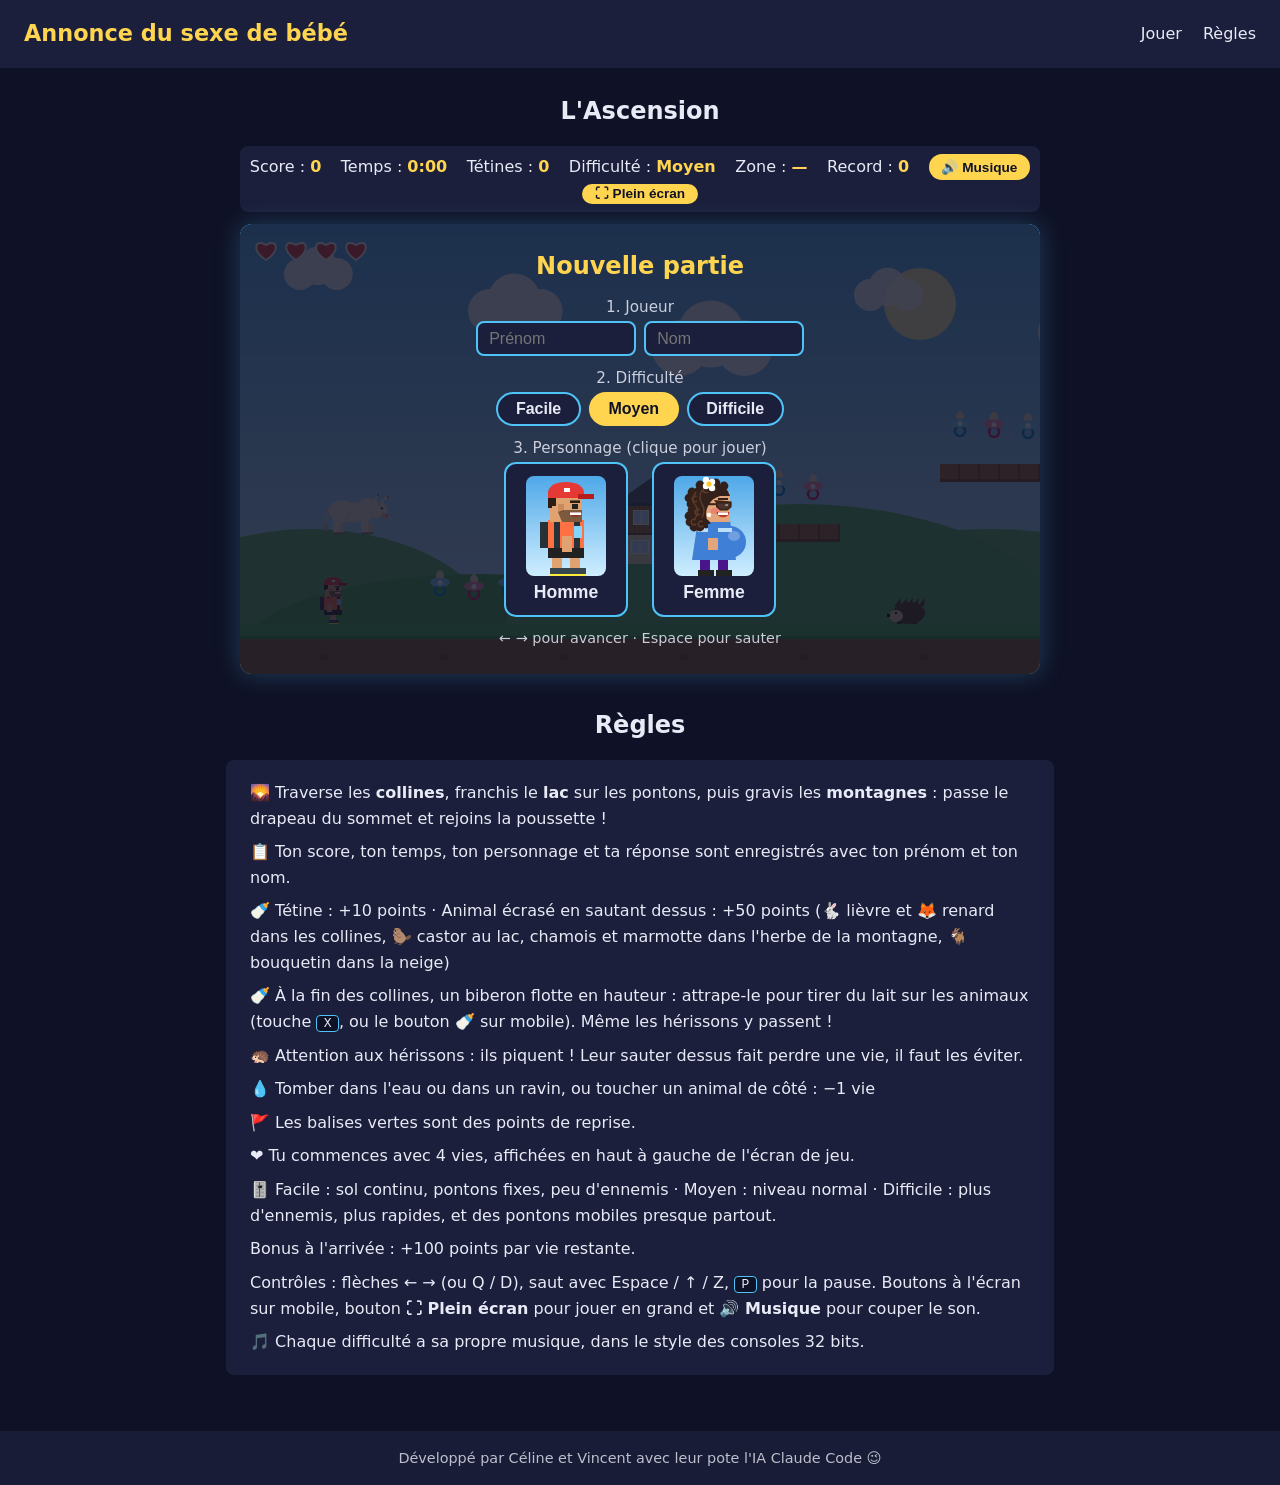
==== index.html @ 88a71feb "Musiques originales, biberon de lait, Facile allégé et boutons tactiles hors du jeu - Musique origin" ====
<!DOCTYPE html>
<html lang="fr">
<head>
  <meta charset="UTF-8">
  <meta name="viewport" content="width=device-width, initial-scale=1.0">
  <title>Annonce du sexe de bébé — L'Ascension</title>
  <link rel="stylesheet" href="style.css?v=202611011949">
</head>
<body>
  <header>
    <h1>Annonce du sexe de bébé</h1>
    <nav>
      <a href="#jeu">Jouer</a>
      <a href="#regles">Règles</a>
    </nav>
  </header>

  <main>
    <section id="jeu">
      <h2>L'Ascension</h2>

      <div class="hud">
        <span>Score : <strong id="score">0</strong></span>
        <span>Temps : <strong id="temps">0:00</strong></span>
        <span>Tétines : <strong id="pieces">0</strong></span>
        <span>Difficulté : <strong id="difficulte">Moyen</strong></span>
        <span>Zone : <strong id="zone">—</strong></span>
        <span>Record : <strong id="record">0</strong></span>
        <button id="bouton-musique" class="bouton-hud" aria-label="Couper la musique">🔊 Musique</button>
        <button id="bouton-plein-ecran" class="bouton-hud" aria-label="Passer en plein écran">⛶ Plein écran</button>
      </div>

      <div class="zone-jeu">
        <canvas id="canvas" width="800" height="450"></canvas>

        <div id="ecran-selection" class="ecran">
          <h3>Nouvelle partie</h3>
          <p class="etape">1. Joueur</p>
          <div class="identite">
            <input id="prenom" type="text" placeholder="Prénom" maxlength="30" autocomplete="given-name" aria-label="Prénom">
            <input id="nom" type="text" placeholder="Nom" maxlength="30" autocomplete="family-name" aria-label="Nom">
          </div>
          <p id="erreur-identite" class="erreur cache">Entre ton prénom et ton nom pour jouer.</p>
          <p class="etape">2. Difficulté</p>
          <div class="difficultes">
            <button class="bouton-difficulte" data-difficulte="facile">Facile</button>
            <button class="bouton-difficulte actif" data-difficulte="moyen">Moyen</button>
            <button class="bouton-difficulte" data-difficulte="difficile">Difficile</button>
          </div>
          <p class="etape">3. Personnage (clique pour jouer)</p>
          <div class="choix">
            <button class="carte-perso" data-perso="homme">
              <canvas width="80" height="100"></canvas>
              <span>Homme</span>
            </button>
            <button class="carte-perso" data-perso="femme">
              <canvas width="80" height="100"></canvas>
              <span>Femme</span>
            </button>
          </div>
          <p class="aide">← → pour avancer · Espace pour sauter</p>
        </div>

        <div id="ecran-message" class="ecran cache">
          <h3 id="message-titre"></h3>
          <p id="message-texte"></p>
          <button id="bouton-message">Rejouer</button>
        </div>

        <div id="ecran-question" class="ecran cache">
          <h3>Alors fille ou garçon ?</h3>
          <p id="question-texte"></p>
          <div class="choix-reponse">
            <button data-reponse="fille">👧 Fille</button>
            <button data-reponse="garçon">👦 Garçon</button>
          </div>
        </div>
      </div>

      <div class="controles-tactiles">
        <div class="groupe-tactile groupe-deplacement">
          <button data-tactile="ArrowLeft" aria-label="Gauche">◀</button>
          <button data-tactile="ArrowRight" aria-label="Droite">▶</button>
        </div>
        <div class="groupe-tactile groupe-actions">
          <button id="bouton-tir" class="bouton-tir cache" data-tactile="KeyX" aria-label="Tirer du lait">🍼</button>
          <button data-tactile="Space" aria-label="Sauter">⤒</button>
        </div>
      </div>

      <div id="modale-photo" class="modale cache" role="dialog" aria-modal="true" aria-labelledby="photo-titre">
        <div class="modale-contenu">
          <h3 id="photo-titre"></h3>
          <!-- Vidéo de l'annonce : déposer le fichier videos/annonce.mp4 -->
          <video id="video-annonce" src="videos/annonce.mp4?v=202611011949" controls playsinline preload="none"></video>
          <p id="video-absente" class="video-absente cache">🎬 La vidéo arrive bientôt…</p>
          <button id="bouton-fermer-photo">Rejouer</button>
        </div>
      </div>
    </section>

    <section id="regles">
      <h2>Règles</h2>
      <ul>
        <li>🌄 Traverse les <strong>collines</strong>, franchis le <strong>lac</strong> sur les pontons, puis gravis les <strong>montagnes</strong> : passe le drapeau du sommet et rejoins la poussette !</li>
        <li>📋 Ton score, ton temps, ton personnage et ta réponse sont enregistrés avec ton prénom et ton nom.</li>
        <li>🍼 Tétine : +10 points · Animal écrasé en sautant dessus : +50 points (🐇 lièvre et 🦊 renard dans les collines, 🦫 castor au lac, chamois et marmotte dans l'herbe de la montagne, 🐐 bouquetin dans la neige)</li>
        <li>🍼 À la fin des collines, un biberon flotte en hauteur : attrape-le pour tirer du lait sur les animaux (touche <kbd>X</kbd>, ou le bouton 🍼 sur mobile). Même les hérissons y passent !</li>
        <li>🦔 Attention aux hérissons : ils piquent ! Leur sauter dessus fait perdre une vie, il faut les éviter.</li>
        <li>💧 Tomber dans l'eau ou dans un ravin, ou toucher un animal de côté : −1 vie</li>
        <li>🚩 Les balises vertes sont des points de reprise.</li>
        <li>❤️ Tu commences avec 4 vies, affichées en haut à gauche de l'écran de jeu.</li>
        <li>🎚️ Facile : sol continu, pontons fixes, peu d'ennemis · Moyen : niveau normal · Difficile : plus d'ennemis, plus rapides, et des pontons mobiles presque partout.</li>
        <li>Bonus à l'arrivée : +100 points par vie restante.</li>
        <li>Contrôles : flèches ← → (ou Q / D), saut avec Espace / ↑ / Z, <kbd>P</kbd> pour la pause. Boutons à l'écran sur mobile, bouton <strong>⛶ Plein écran</strong> pour jouer en grand et <strong>🔊 Musique</strong> pour couper le son.</li>
        <li>🎵 Chaque difficulté a sa propre musique, dans le style des consoles 32 bits.</li>
      </ul>
    </section>
  </main>

  <footer>
    <p>Développé par Céline et Vincent avec leur pote l'IA Claude Code 😉</p>
  </footer>

  <script src="config.js?v=202611011949"></script>
  <script src="musique.js?v=202611011949"></script>
  <script src="script.js?v=202611011949"></script>
</body>
</html>
---- style.css ----
:root {
  --fond: #0f1226;
  --carte: #1b1f3b;
  --texte: #e8eaf6;
  --accent: #ffd54f;
  --accent-2: #4fc3f7;
}

* {
  box-sizing: border-box;
  margin: 0;
  padding: 0;
}

body {
  font-family: "Segoe UI", system-ui, sans-serif;
  background: var(--fond);
  color: var(--texte);
  line-height: 1.6;
  min-height: 100vh;
  display: flex;
  flex-direction: column;
}

header {
  display: flex;
  justify-content: space-between;
  align-items: center;
  padding: 1rem 1.5rem;
  background: var(--carte);
}

header h1 {
  font-size: 1.4rem;
  color: var(--accent);
}

nav a {
  color: var(--texte);
  text-decoration: none;
  margin-left: 1rem;
}

nav a:hover {
  color: var(--accent);
}

main {
  flex: 1;
  width: 100%;
  max-width: 860px;
  margin: 0 auto;
  padding: 1.5rem 1rem;
}

section {
  margin-bottom: 2rem;
}

h2 {
  text-align: center;
  margin-bottom: 1rem;
}

.hud {
  display: flex;
  flex-wrap: wrap;
  justify-content: space-around;
  gap: 0.25rem 1rem;
  background: var(--carte);
  border-radius: 8px;
  padding: 0.5rem;
  margin: 0 auto 0.75rem;
  max-width: 800px;
}

.hud strong {
  color: var(--accent);
}

.zone-jeu {
  position: relative;
  max-width: 800px;
  margin: 0 auto;
}

#canvas {
  display: block;
  width: 100%;
  height: auto;
  border-radius: 12px;
  background: #4fa8e8;
  box-shadow: 0 0 24px rgba(79, 195, 247, 0.25);
  touch-action: none;
}

.ecran {
  position: absolute;
  inset: 0;
  display: flex;
  flex-direction: column;
  justify-content: center;
  align-items: center;
  gap: 1rem;
  text-align: center;
  padding: 1rem;
  background: rgba(15, 18, 38, 0.8);
  border-radius: 12px;
  overflow-y: auto;
}

.ecran.cache {
  display: none;
}

.ecran h3 {
  font-size: 2rem;
  color: var(--accent);
}

.choix {
  display: flex;
  gap: 1.5rem;
}

#ecran-selection {
  gap: 0.6rem;
}

#ecran-selection h3 {
  font-size: 1.5rem;
}

.identite {
  display: flex;
  gap: 0.5rem;
}

.identite input,
#form-cle input {
  width: 10rem;
  font-size: 1rem;
  padding: 0.4rem 0.7rem;
  border-radius: 8px;
  border: 2px solid var(--accent-2);
  background: var(--carte);
  color: var(--texte);
}

.identite input:focus,
#form-cle input:focus {
  outline: none;
  border-color: var(--accent);
}

.erreur {
  color: #ff8a80;
  font-size: 0.9rem;
}

.erreur.cache {
  display: none;
}

.choix-reponse {
  display: flex;
  gap: 1rem;
}

.choix-reponse button {
  font-size: 1.3rem;
}

.modale {
  position: fixed;
  inset: 0;
  z-index: 10;
  display: flex;
  align-items: center;
  justify-content: center;
  padding: 16px;
  background: rgba(0, 0, 0, 0.75);
}

.modale.cache {
  display: none;
}

.modale-contenu {
  display: flex;
  flex-direction: column;
  align-items: center;
  gap: 0.75rem;
  width: 100%;
  max-width: 720px;
  max-height: 100%;
  overflow-y: auto;
  padding: 1rem;
  text-align: center;
  background: var(--carte);
  border-radius: 12px;
}

.modale-contenu h3 {
  color: var(--accent);
}

.modale-contenu video {
  max-width: 100%;
  max-height: 65vh;
  border-radius: 8px;
  background: #000;
}

.video-absente {
  padding: 2.5rem 1rem;
  width: 100%;
  font-size: 1.2rem;
  background: var(--fond);
  border-radius: 8px;
}

.video-absente.cache {
  display: none;
}

.tableau-conteneur {
  overflow-x: auto;
  background: var(--carte);
  border-radius: 8px;
}

table {
  width: 100%;
  border-collapse: collapse;
  font-size: 0.9rem;
}

th,
td {
  padding: 0.45rem 0.7rem;
  text-align: left;
  white-space: nowrap;
  border-bottom: 1px solid rgba(255, 255, 255, 0.08);
}

th {
  color: var(--accent);
}

td.nombre {
  text-align: right;
  font-variant-numeric: tabular-nums;
}

.backoffice {
  max-width: 1100px;
}

.statistiques {
  display: grid;
  grid-template-columns: repeat(auto-fit, minmax(150px, 1fr));
  gap: 0.75rem;
}

.statistiques div {
  display: flex;
  flex-direction: column;
  align-items: center;
  padding: 1rem;
  background: var(--carte);
  border-radius: 8px;
}

.statistiques strong {
  font-size: 2rem;
  color: var(--accent);
  font-variant-numeric: tabular-nums;
}

.actions {
  display: flex;
  flex-wrap: wrap;
  justify-content: center;
  align-items: center;
  gap: 0.75rem;
  margin-top: 0.75rem;
}

.actions .bouton-secondaire {
  margin: 0;
}

.note {
  margin-top: 0.75rem;
  text-align: center;
  font-size: 0.85rem;
  opacity: 0.7;
}

#aucun-score {
  text-align: center;
  padding: 1rem;
  opacity: 0.8;
}

.bouton-secondaire {
  display: block;
  margin: 0.75rem auto 0;
  font-size: 0.9rem;
  padding: 0.4rem 1.2rem;
  background: transparent;
  color: var(--texte);
  border: 1px solid var(--accent-2);
}

.etape {
  font-size: 0.95rem;
  opacity: 0.85;
  margin-bottom: -0.5rem;
}

.difficultes {
  display: flex;
  gap: 0.5rem;
}

.difficultes .bouton-difficulte {
  font-size: 1rem;
  padding: 0.4rem 1.1rem;
  background: var(--carte);
  color: var(--texte);
  border: 2px solid var(--accent-2);
}

.difficultes .bouton-difficulte.actif {
  background: var(--accent);
  color: var(--fond);
  border-color: var(--accent);
}

button {
  font-size: 1.1rem;
  padding: 0.6rem 2rem;
  border: none;
  border-radius: 999px;
  background: var(--accent);
  color: var(--fond);
  font-weight: bold;
  cursor: pointer;
  transition: transform 0.1s;
}

button:hover {
  transform: scale(1.05);
}

.choix .carte-perso {
  display: flex;
  flex-direction: column;
  align-items: center;
  gap: 0.4rem;
  padding: 0.75rem 1.25rem;
  border-radius: 12px;
  border: 2px solid var(--accent-2);
  background: var(--carte);
  color: var(--texte);
}

.choix .carte-perso:hover {
  border-color: var(--accent);
}

.carte-perso canvas {
  background: linear-gradient(#4fa8e8, #cfeeff);
  border-radius: 8px;
}

.aide {
  font-size: 0.9rem;
  opacity: 0.85;
}

.controles-tactiles {
  display: none;
  justify-content: space-between;
  gap: 0.75rem;
  max-width: 800px;
  margin: 0.75rem auto 0;
}

.groupe-tactile {
  display: flex;
  flex: 1;
  gap: 0.75rem;
}

.controles-tactiles button {
  flex: 1;
  font-size: 1.6rem;
  padding: 0.8rem;
  border-radius: 12px;
  user-select: none;
  touch-action: none;
}

.controles-tactiles .bouton-tir.cache {
  display: none;
}

@media (hover: none) and (pointer: coarse) {
  .controles-tactiles {
    display: flex;
  }
}

@media (max-width: 520px) {
  .ecran h3 {
    font-size: 1.3rem;
  }

  .ecran {
    gap: 0.5rem;
  }

  .carte-perso canvas {
    width: 40px;
    height: 50px;
  }

  .difficultes .bouton-difficulte {
    font-size: 0.85rem;
    padding: 0.3rem 0.7rem;
  }

  .etape {
    display: none;
  }

  .identite input {
    width: 7.5rem;
    font-size: 0.9rem;
    padding: 0.3rem 0.5rem;
  }

  .choix-reponse button {
    font-size: 1rem;
    padding: 0.5rem 1.2rem;
  }
}

/* ---------- Plein écran ---------- */

.hud .bouton-hud {
  font-size: 0.85rem;
  padding: 0.15rem 0.8rem;
}

/* Vrai plein écran (:fullscreen) ou plein écran simulé sur iPhone (.plein-ecran).
   Grille : barre du haut, puis le jeu au centre ; les boutons tactiles sont dessous (portrait)
   ou de part et d'autre (paysage), jamais par-dessus le jeu. */
#jeu:fullscreen,
#jeu.plein-ecran {
  position: fixed;
  inset: 0;
  z-index: 20;
  margin: 0;
  display: grid;
  grid-template-columns: minmax(0, 1fr);
  grid-template-rows: auto 1fr auto;
  grid-template-areas:
    "hud"
    "jeu"
    "tactile";
  align-items: center;
  justify-items: center;
  gap: 0.3rem;
  padding: 0.3rem;
  background: var(--fond);
}

#jeu:fullscreen h2,
#jeu.plein-ecran h2 {
  display: none;
}

#jeu:fullscreen .hud,
#jeu.plein-ecran .hud {
  grid-area: hud;
  margin: 0;
  padding: 0.15rem 0.5rem;
  font-size: 0.8rem;
  width: 100%;
  max-width: none;
}

/* Le jeu prend toute la place disponible en gardant ses proportions 16:9 */
#jeu:fullscreen .zone-jeu,
#jeu.plein-ecran .zone-jeu {
  grid-area: jeu;
  width: min(100%, (100dvh - 2.6rem) * 16 / 9);
  max-width: none;
}

#jeu:fullscreen .controles-tactiles,
#jeu.plein-ecran .controles-tactiles {
  grid-area: tactile;
  width: 100%;
  max-width: none;
  margin: 0;
}

@media (hover: none) and (pointer: coarse) {
  /* Portrait : boutons sous le jeu, en gros */
  #jeu:fullscreen .zone-jeu,
  #jeu.plein-ecran .zone-jeu {
    width: min(100%, (100dvh - 9rem) * 16 / 9);
  }

  #jeu:fullscreen .controles-tactiles button,
  #jeu.plein-ecran .controles-tactiles button {
    height: 4.5rem;
  }
}

@media (hover: none) and (pointer: coarse) and (orientation: landscape) {
  /* Paysage : le jeu prend toute la hauteur, déplacement à gauche, tir et saut à droite */
  #jeu:fullscreen,
  #jeu.plein-ecran {
    grid-template-columns: minmax(0, 1fr) auto minmax(0, 1fr);
    grid-template-rows: auto 1fr;
    grid-template-areas:
      "hud hud hud"
      "gauche jeu droite";
  }

  #jeu:fullscreen .zone-jeu,
  #jeu.plein-ecran .zone-jeu {
    /* Au moins 5 rem de chaque côté pour les boutons */
    width: min(100vw - 10.6rem, (100dvh - 2.6rem) * 16 / 9);
  }

  #jeu:fullscreen .controles-tactiles,
  #jeu.plein-ecran .controles-tactiles {
    display: contents;
  }

  #jeu:fullscreen .groupe-deplacement,
  #jeu.plein-ecran .groupe-deplacement {
    grid-area: gauche;
  }

  #jeu:fullscreen .groupe-actions,
  #jeu.plein-ecran .groupe-actions {
    grid-area: droite;
    flex-direction: column;
  }

  #jeu:fullscreen .groupe-tactile,
  #jeu.plein-ecran .groupe-tactile {
    align-self: stretch;
    width: 100%;
    gap: 0.4rem;
  }

  #jeu:fullscreen .controles-tactiles button,
  #jeu.plein-ecran .controles-tactiles button {
    height: auto;
    padding: 0;
    font-size: 1.8rem;
  }
}

body.jeu-plein-ecran {
  overflow: hidden;
}

#regles ul {
  list-style: none;
  background: var(--carte);
  border-radius: 8px;
  padding: 1rem 1.5rem;
}

#regles li {
  padding: 0.25rem 0;
}

kbd {
  background: var(--fond);
  border: 1px solid var(--accent-2);
  border-radius: 4px;
  padding: 0 0.4rem;
}

footer {
  text-align: center;
  padding: 1rem;
  background: var(--carte);
  font-size: 0.9rem;
  opacity: 0.8;
}
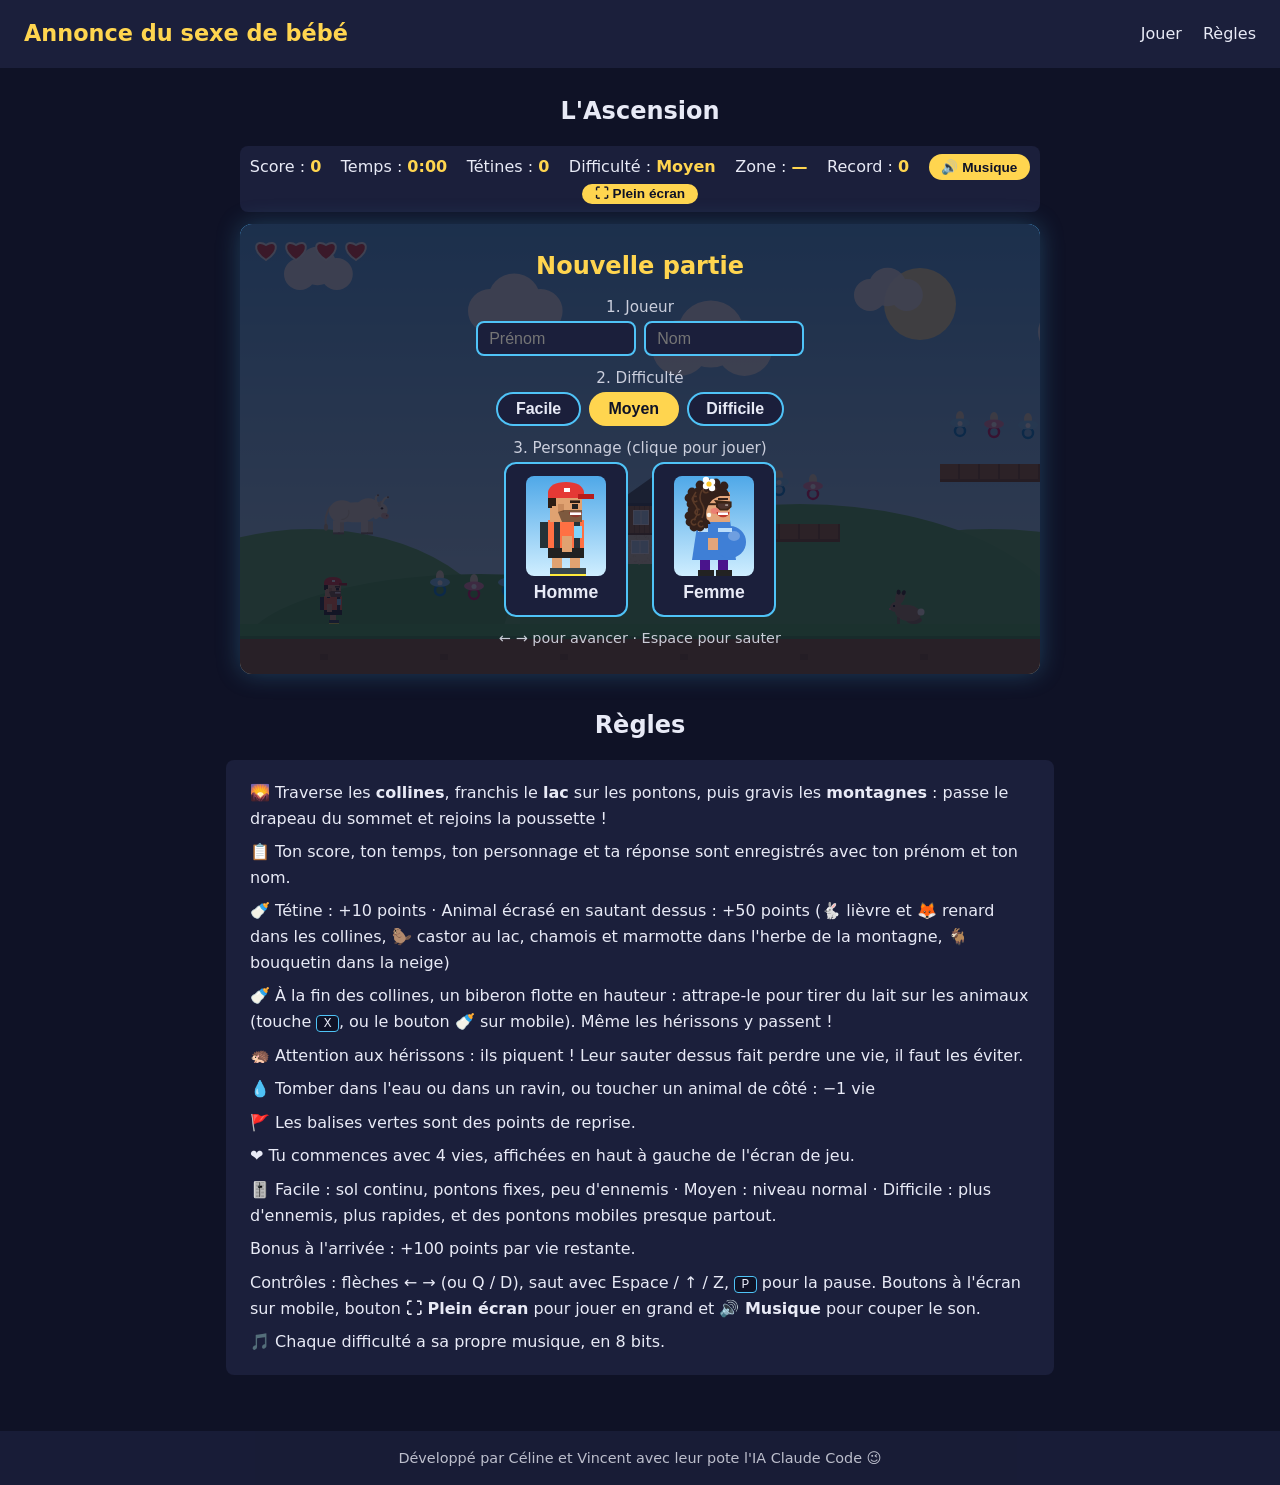
==== commit ac4fc9fc: "Retour à la musique 8 bits, animaux fixes en Facile, boutons ◀ ▶ élargis - Musique : retour aux morc" ====
--- a/index.html
+++ b/index.html
@@ -4,7 +4,7 @@
   <meta charset="UTF-8">
   <meta name="viewport" content="width=device-width, initial-scale=1.0">
   <title>Annonce du sexe de bébé — L'Ascension</title>
-  <link rel="stylesheet" href="style.css?v=202611011949">
+  <link rel="stylesheet" href="style.css?v=202611012103">
 </head>
 <body>
   <header>
@@ -92,7 +92,7 @@
         <div class="modale-contenu">
           <h3 id="photo-titre"></h3>
           <!-- Vidéo de l'annonce : déposer le fichier videos/annonce.mp4 -->
-          <video id="video-annonce" src="videos/annonce.mp4?v=202611011949" controls playsinline preload="none"></video>
+          <video id="video-annonce" src="videos/annonce.mp4?v=202611012103" controls playsinline preload="none"></video>
           <p id="video-absente" class="video-absente cache">🎬 La vidéo arrive bientôt…</p>
           <button id="bouton-fermer-photo">Rejouer</button>
         </div>
@@ -113,7 +113,7 @@
         <li>🎚️ Facile : sol continu, pontons fixes, peu d'ennemis · Moyen : niveau normal · Difficile : plus d'ennemis, plus rapides, et des pontons mobiles presque partout.</li>
         <li>Bonus à l'arrivée : +100 points par vie restante.</li>
         <li>Contrôles : flèches ← → (ou Q / D), saut avec Espace / ↑ / Z, <kbd>P</kbd> pour la pause. Boutons à l'écran sur mobile, bouton <strong>⛶ Plein écran</strong> pour jouer en grand et <strong>🔊 Musique</strong> pour couper le son.</li>
-        <li>🎵 Chaque difficulté a sa propre musique, dans le style des consoles 32 bits.</li>
+        <li>🎵 Chaque difficulté a sa propre musique, en 8 bits.</li>
       </ul>
     </section>
   </main>
@@ -122,8 +122,8 @@
     <p>Développé par Céline et Vincent avec leur pote l'IA Claude Code 😉</p>
   </footer>
 
-  <script src="config.js?v=202611011949"></script>
-  <script src="musique.js?v=202611011949"></script>
-  <script src="script.js?v=202611011949"></script>
+  <script src="config.js?v=202611012103"></script>
+  <script src="musique.js?v=202611012103"></script>
+  <script src="script.js?v=202611012103"></script>
 </body>
 </html>
--- a/style.css
+++ b/style.css
@@ -521,13 +521,20 @@
   #jeu.plein-ecran .controles-tactiles button {
     height: 4.5rem;
   }
+
+  /* ◀ ▶ plus larges que le tir et le saut */
+  #jeu:fullscreen .groupe-deplacement,
+  #jeu.plein-ecran .groupe-deplacement {
+    flex: 1.6;
+  }
 }
 
 @media (hover: none) and (pointer: coarse) and (orientation: landscape) {
   /* Paysage : le jeu prend toute la hauteur, déplacement à gauche, tir et saut à droite */
   #jeu:fullscreen,
   #jeu.plein-ecran {
-    grid-template-columns: minmax(0, 1fr) auto minmax(0, 1fr);
+    /* Bande de gauche plus large : les boutons ◀ ▶ y sont côte à côte */
+    grid-template-columns: minmax(8rem, 1.6fr) auto minmax(5rem, 1fr);
     grid-template-rows: auto 1fr;
     grid-template-areas:
       "hud hud hud"
@@ -536,8 +543,8 @@
 
   #jeu:fullscreen .zone-jeu,
   #jeu.plein-ecran .zone-jeu {
-    /* Au moins 5 rem de chaque côté pour les boutons */
-    width: min(100vw - 10.6rem, (100dvh - 2.6rem) * 16 / 9);
+    /* Au moins 8 rem à gauche et 5 rem à droite pour les boutons */
+    width: min(100vw - 13.6rem, (100dvh - 2.6rem) * 16 / 9);
   }
 
   #jeu:fullscreen .controles-tactiles,
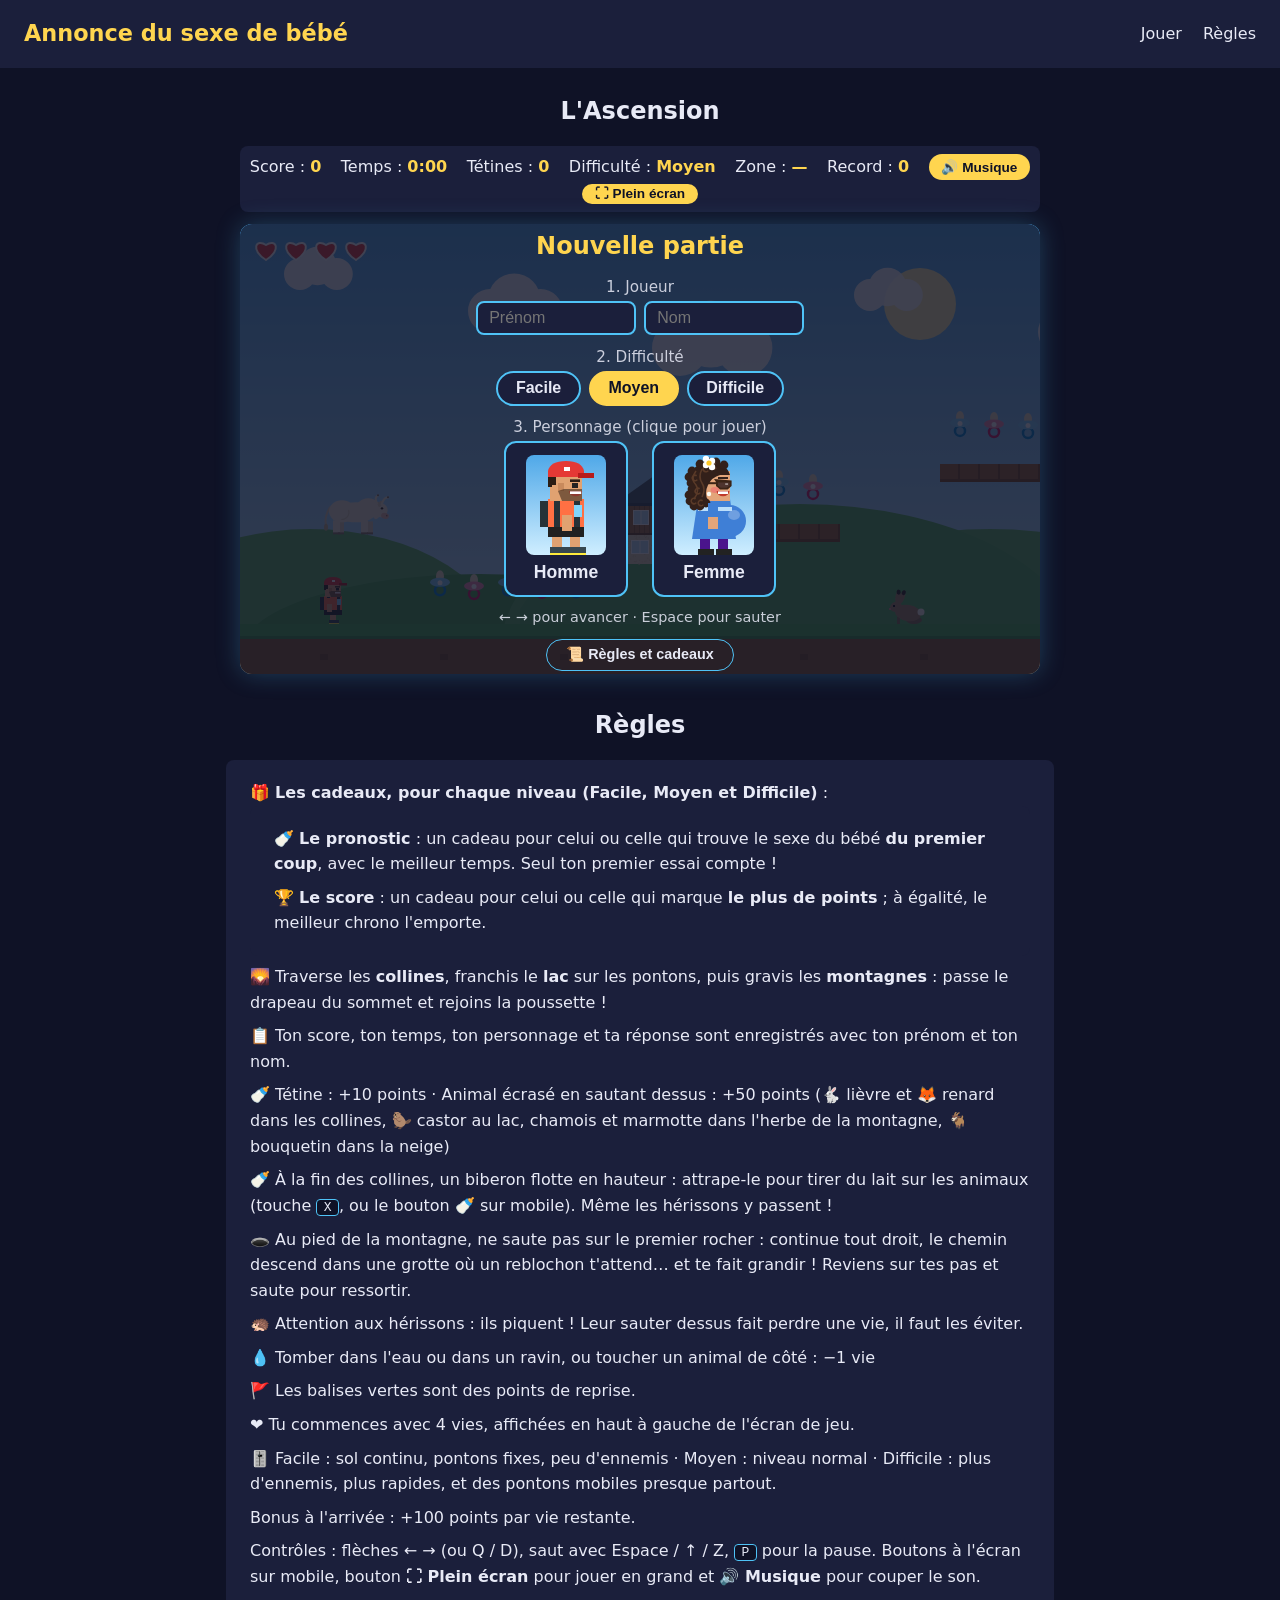
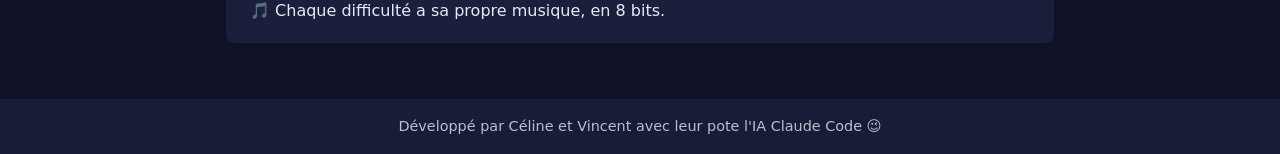
==== commit fa1d83e1: "Grotte au reblochon, drapeau de la Savoie et règles avec les cadeaux - Grotte sous la montagne, pris" ====
--- a/index.html
+++ b/index.html
@@ -4,7 +4,7 @@
   <meta charset="UTF-8">
   <meta name="viewport" content="width=device-width, initial-scale=1.0">
   <title>Annonce du sexe de bébé — L'Ascension</title>
-  <link rel="stylesheet" href="style.css?v=202611012103">
+  <link rel="stylesheet" href="style.css?v=202611012203">
 </head>
 <body>
   <header>
@@ -59,6 +59,27 @@
             </button>
           </div>
           <p class="aide">← → pour avancer · Espace pour sauter</p>
+          <button id="bouton-voir-regles" class="bouton-secondaire">📜 Règles et cadeaux</button>
+        </div>
+
+        <!-- Règles et cadeaux : affichés au début de la première partie, puis sur demande -->
+        <div id="ecran-regles" class="ecran cache">
+          <div class="contenu-regles">
+            <h3>📜 Règles du jeu</h3>
+            <p>Traverse les collines, le lac et les montagnes, puis rejoins la poussette pour répondre : <strong>fille ou garçon ?</strong></p>
+            <ul>
+              <li>← → pour avancer, Espace pour sauter (boutons à l'écran sur mobile). Tu as 4 vies ❤️.</li>
+              <li>L'eau, les ravins et les animaux touchés de côté font perdre une vie. Saute sur les animaux pour les écraser… sauf les hérissons, qui piquent !</li>
+              <li>Tétine +10, animal écrasé +50, et +100 par vie restante à l'arrivée. Cherche aussi le biberon 🍼 et la grotte 🧀 !</li>
+            </ul>
+            <h4>🎁 Les cadeaux, pour chaque niveau (Facile, Moyen et Difficile)</h4>
+            <ul>
+              <li>🍼 <strong>Le pronostic</strong> : un cadeau pour celui ou celle qui trouve le sexe du bébé <strong>du premier coup</strong>, avec le meilleur temps. Seul ton premier essai compte !</li>
+              <li>🏆 <strong>Le score</strong> : un cadeau pour celui ou celle qui marque <strong>le plus de points</strong> ; à égalité, le meilleur chrono l'emporte.</li>
+            </ul>
+            <p class="note-regles">Utilise toujours le même prénom et le même nom pour que tes parties soient bien comptées.</p>
+            <button id="bouton-regles">C'est parti !</button>
+          </div>
         </div>
 
         <div id="ecran-message" class="ecran cache">
@@ -92,7 +113,7 @@
         <div class="modale-contenu">
           <h3 id="photo-titre"></h3>
           <!-- Vidéo de l'annonce : déposer le fichier videos/annonce.mp4 -->
-          <video id="video-annonce" src="videos/annonce.mp4?v=202611012103" controls playsinline preload="none"></video>
+          <video id="video-annonce" src="videos/annonce.mp4?v=202611012203" controls playsinline preload="none"></video>
           <p id="video-absente" class="video-absente cache">🎬 La vidéo arrive bientôt…</p>
           <button id="bouton-fermer-photo">Rejouer</button>
         </div>
@@ -102,10 +123,17 @@
     <section id="regles">
       <h2>Règles</h2>
       <ul>
+        <li>🎁 <strong>Les cadeaux, pour chaque niveau (Facile, Moyen et Difficile)</strong> :
+          <ul>
+            <li>🍼 <strong>Le pronostic</strong> : un cadeau pour celui ou celle qui trouve le sexe du bébé <strong>du premier coup</strong>, avec le meilleur temps. Seul ton premier essai compte !</li>
+            <li>🏆 <strong>Le score</strong> : un cadeau pour celui ou celle qui marque <strong>le plus de points</strong> ; à égalité, le meilleur chrono l'emporte.</li>
+          </ul>
+        </li>
         <li>🌄 Traverse les <strong>collines</strong>, franchis le <strong>lac</strong> sur les pontons, puis gravis les <strong>montagnes</strong> : passe le drapeau du sommet et rejoins la poussette !</li>
         <li>📋 Ton score, ton temps, ton personnage et ta réponse sont enregistrés avec ton prénom et ton nom.</li>
         <li>🍼 Tétine : +10 points · Animal écrasé en sautant dessus : +50 points (🐇 lièvre et 🦊 renard dans les collines, 🦫 castor au lac, chamois et marmotte dans l'herbe de la montagne, 🐐 bouquetin dans la neige)</li>
         <li>🍼 À la fin des collines, un biberon flotte en hauteur : attrape-le pour tirer du lait sur les animaux (touche <kbd>X</kbd>, ou le bouton 🍼 sur mobile). Même les hérissons y passent !</li>
+        <li>🕳️ Au pied de la montagne, ne saute pas sur le premier rocher : continue tout droit, le chemin descend dans une grotte où un reblochon t'attend… et te fait grandir ! Reviens sur tes pas et saute pour ressortir.</li>
         <li>🦔 Attention aux hérissons : ils piquent ! Leur sauter dessus fait perdre une vie, il faut les éviter.</li>
         <li>💧 Tomber dans l'eau ou dans un ravin, ou toucher un animal de côté : −1 vie</li>
         <li>🚩 Les balises vertes sont des points de reprise.</li>
@@ -122,8 +150,8 @@
     <p>Développé par Céline et Vincent avec leur pote l'IA Claude Code 😉</p>
   </footer>
 
-  <script src="config.js?v=202611012103"></script>
-  <script src="musique.js?v=202611012103"></script>
-  <script src="script.js?v=202611012103"></script>
+  <script src="config.js?v=202611012203"></script>
+  <script src="musique.js?v=202611012203"></script>
+  <script src="script.js?v=202611012203"></script>
 </body>
 </html>
--- a/style.css
+++ b/style.css
@@ -582,6 +582,59 @@
   overflow: hidden;
 }
 
+/* ---------- Écran des règles et des cadeaux ---------- */
+
+#ecran-regles {
+  justify-content: flex-start;
+}
+
+.contenu-regles {
+  margin: auto 0;
+  max-width: 600px;
+  text-align: left;
+  font-size: 0.85rem;
+  line-height: 1.35;
+}
+
+.contenu-regles h3 {
+  text-align: center;
+  margin-bottom: 0.4rem;
+}
+
+.contenu-regles h4 {
+  color: var(--accent);
+  margin: 0.6rem 0 0.2rem;
+}
+
+.contenu-regles ul {
+  padding-left: 1.2rem;
+}
+
+.contenu-regles li {
+  margin: 0.15rem 0;
+}
+
+.contenu-regles .note-regles {
+  font-size: 0.8rem;
+  opacity: 0.8;
+  margin-top: 0.4rem;
+}
+
+.contenu-regles button {
+  display: block;
+  margin: 0.6rem auto 0;
+}
+
+#ecran-selection .bouton-secondaire {
+  margin-top: 0;
+}
+
+@media (max-width: 520px) {
+  .contenu-regles {
+    font-size: 0.75rem;
+  }
+}
+
 #regles ul {
   list-style: none;
   background: var(--carte);
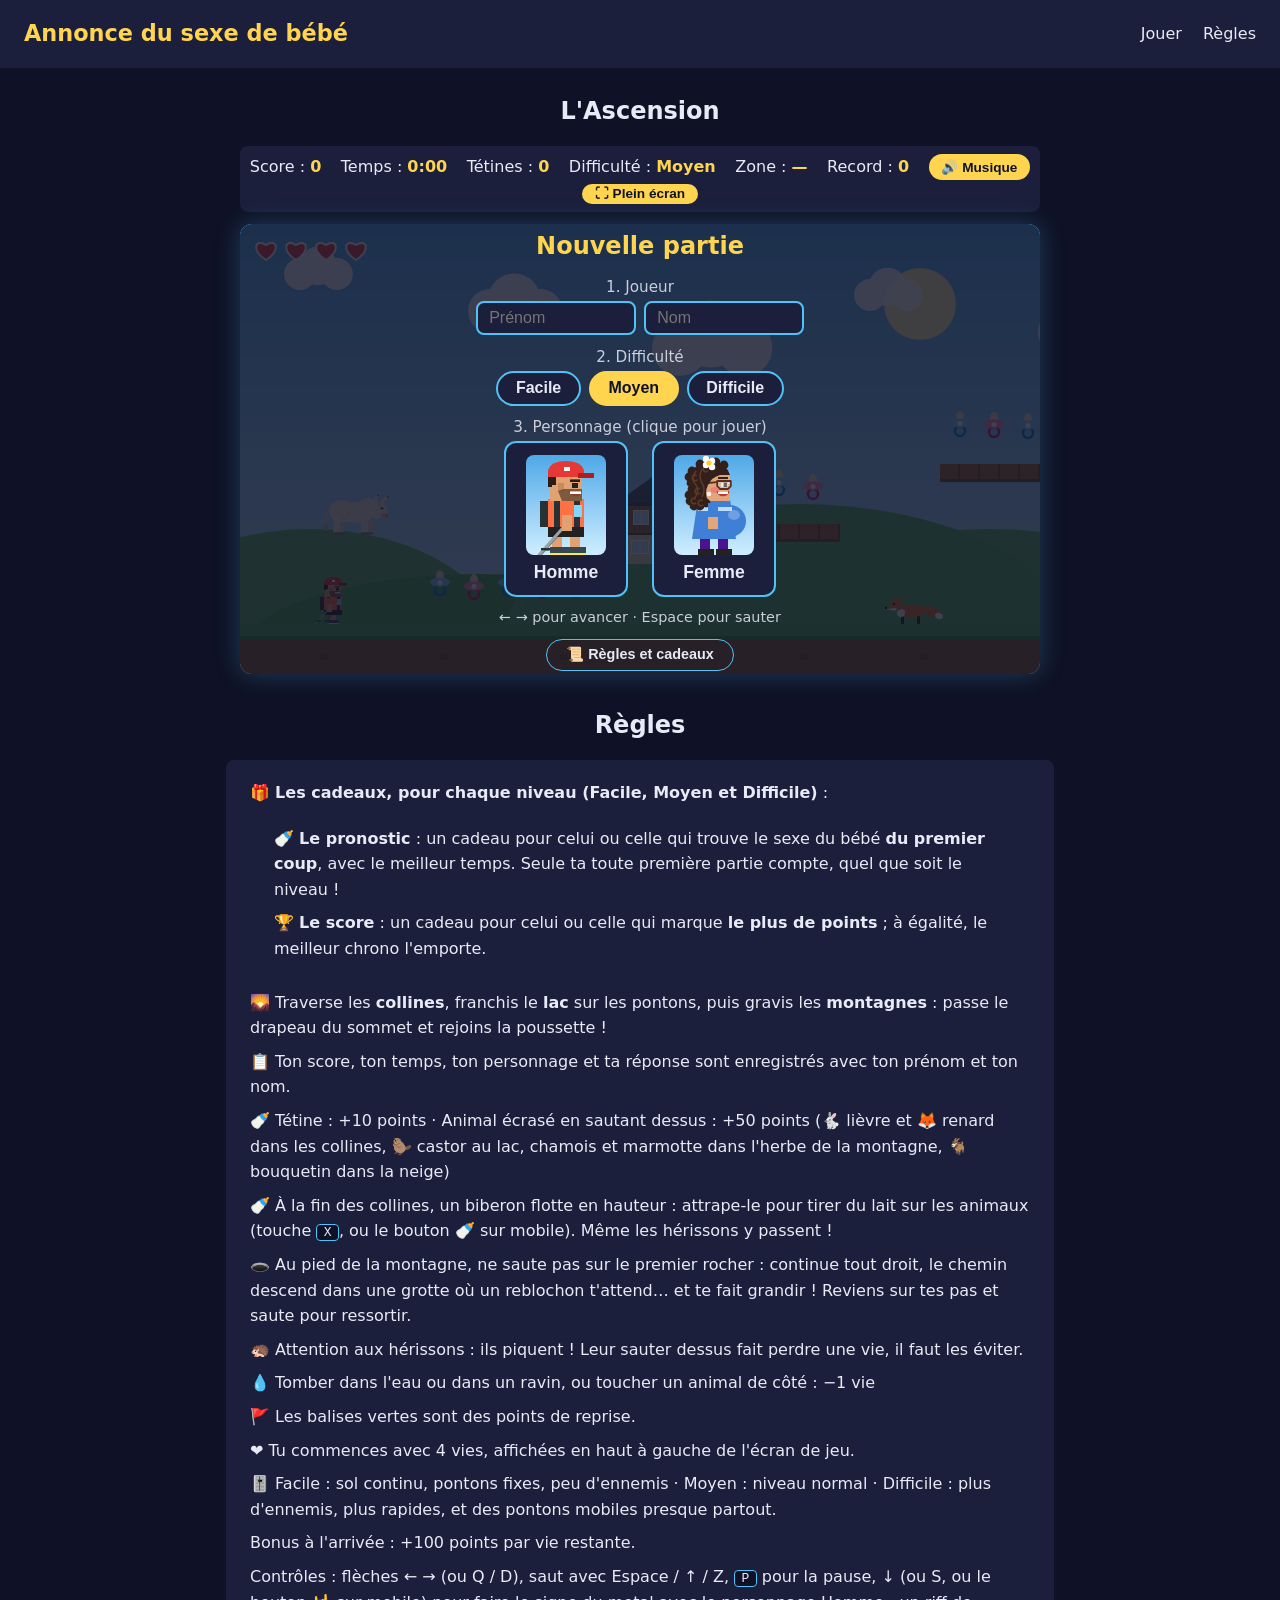
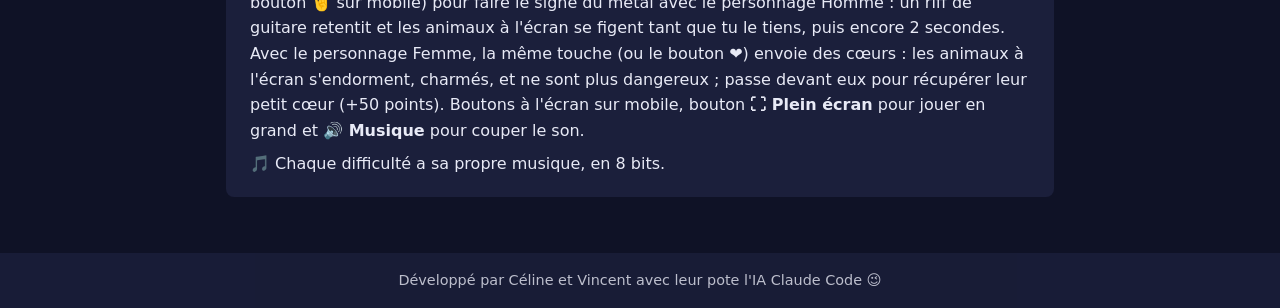
==== commit 49917ff6: "v3.0 - Homme : bâtons de marche (perdus en prenant le biberon) et signe du metal 🤘   (touche bas ou " ====
--- a/index.html
+++ b/index.html
@@ -4,7 +4,7 @@
   <meta charset="UTF-8">
   <meta name="viewport" content="width=device-width, initial-scale=1.0">
   <title>Annonce du sexe de bébé — L'Ascension</title>
-  <link rel="stylesheet" href="style.css?v=202611012203">
+  <link rel="stylesheet" href="style.css?v=202611012236">
 </head>
 <body>
   <header>
@@ -74,7 +74,7 @@
             </ul>
             <h4>🎁 Les cadeaux, pour chaque niveau (Facile, Moyen et Difficile)</h4>
             <ul>
-              <li>🍼 <strong>Le pronostic</strong> : un cadeau pour celui ou celle qui trouve le sexe du bébé <strong>du premier coup</strong>, avec le meilleur temps. Seul ton premier essai compte !</li>
+              <li>🍼 <strong>Le pronostic</strong> : un cadeau pour celui ou celle qui trouve le sexe du bébé <strong>du premier coup</strong>, avec le meilleur temps. Seule ta toute première partie compte, quel que soit le niveau !</li>
               <li>🏆 <strong>Le score</strong> : un cadeau pour celui ou celle qui marque <strong>le plus de points</strong> ; à égalité, le meilleur chrono l'emporte.</li>
             </ul>
             <p class="note-regles">Utilise toujours le même prénom et le même nom pour que tes parties soient bien comptées.</p>
@@ -104,6 +104,8 @@
           <button data-tactile="ArrowRight" aria-label="Droite">▶</button>
         </div>
         <div class="groupe-tactile groupe-actions">
+          <button id="bouton-metal" class="bouton-metal cache" data-tactile="ArrowDown" aria-label="Signe du metal">🤘</button>
+          <button id="bouton-coeur" class="bouton-metal cache" data-tactile="ArrowDown" aria-label="Envoyer des cœurs">❤️</button>
           <button id="bouton-tir" class="bouton-tir cache" data-tactile="KeyX" aria-label="Tirer du lait">🍼</button>
           <button data-tactile="Space" aria-label="Sauter">⤒</button>
         </div>
@@ -113,7 +115,7 @@
         <div class="modale-contenu">
           <h3 id="photo-titre"></h3>
           <!-- Vidéo de l'annonce : déposer le fichier videos/annonce.mp4 -->
-          <video id="video-annonce" src="videos/annonce.mp4?v=202611012203" controls playsinline preload="none"></video>
+          <video id="video-annonce" src="videos/annonce.mp4?v=202611012236" controls playsinline preload="none"></video>
           <p id="video-absente" class="video-absente cache">🎬 La vidéo arrive bientôt…</p>
           <button id="bouton-fermer-photo">Rejouer</button>
         </div>
@@ -125,7 +127,7 @@
       <ul>
         <li>🎁 <strong>Les cadeaux, pour chaque niveau (Facile, Moyen et Difficile)</strong> :
           <ul>
-            <li>🍼 <strong>Le pronostic</strong> : un cadeau pour celui ou celle qui trouve le sexe du bébé <strong>du premier coup</strong>, avec le meilleur temps. Seul ton premier essai compte !</li>
+            <li>🍼 <strong>Le pronostic</strong> : un cadeau pour celui ou celle qui trouve le sexe du bébé <strong>du premier coup</strong>, avec le meilleur temps. Seule ta toute première partie compte, quel que soit le niveau !</li>
             <li>🏆 <strong>Le score</strong> : un cadeau pour celui ou celle qui marque <strong>le plus de points</strong> ; à égalité, le meilleur chrono l'emporte.</li>
           </ul>
         </li>
@@ -140,7 +142,7 @@
         <li>❤️ Tu commences avec 4 vies, affichées en haut à gauche de l'écran de jeu.</li>
         <li>🎚️ Facile : sol continu, pontons fixes, peu d'ennemis · Moyen : niveau normal · Difficile : plus d'ennemis, plus rapides, et des pontons mobiles presque partout.</li>
         <li>Bonus à l'arrivée : +100 points par vie restante.</li>
-        <li>Contrôles : flèches ← → (ou Q / D), saut avec Espace / ↑ / Z, <kbd>P</kbd> pour la pause. Boutons à l'écran sur mobile, bouton <strong>⛶ Plein écran</strong> pour jouer en grand et <strong>🔊 Musique</strong> pour couper le son.</li>
+        <li>Contrôles : flèches ← → (ou Q / D), saut avec Espace / ↑ / Z, <kbd>P</kbd> pour la pause, ↓ (ou S, ou le bouton 🤘 sur mobile) pour faire le signe du metal avec le personnage Homme : un riff de guitare retentit et les animaux à l'écran se figent tant que tu le tiens, puis encore 2 secondes. Avec le personnage Femme, la même touche (ou le bouton ❤️) envoie des cœurs : les animaux à l'écran s'endorment, charmés, et ne sont plus dangereux ; passe devant eux pour récupérer leur petit cœur (+50 points). Boutons à l'écran sur mobile, bouton <strong>⛶ Plein écran</strong> pour jouer en grand et <strong>🔊 Musique</strong> pour couper le son.</li>
         <li>🎵 Chaque difficulté a sa propre musique, en 8 bits.</li>
       </ul>
     </section>
@@ -150,8 +152,8 @@
     <p>Développé par Céline et Vincent avec leur pote l'IA Claude Code 😉</p>
   </footer>
 
-  <script src="config.js?v=202611012203"></script>
-  <script src="musique.js?v=202611012203"></script>
-  <script src="script.js?v=202611012203"></script>
+  <script src="config.js?v=202611012236"></script>
+  <script src="musique.js?v=202611012236"></script>
+  <script src="script.js?v=202611012236"></script>
 </body>
 </html>
--- a/style.css
+++ b/style.css
@@ -255,6 +255,30 @@
 
 .backoffice {
   max-width: 1100px;
+}
+
+.tableau-gagnants td {
+  vertical-align: top;
+  white-space: normal;
+}
+
+.tableau-gagnants ol {
+  margin: 0;
+  padding-left: 1.2rem;
+}
+
+.tableau-gagnants li:first-child {
+  color: var(--accent);
+  font-weight: bold;
+}
+
+#bonne-reponse {
+  font-size: 1rem;
+  padding: 0.3rem 0.6rem;
+  border-radius: 8px;
+  border: 2px solid var(--accent-2);
+  background: var(--carte);
+  color: var(--texte);
 }
 
 .statistiques {
@@ -397,15 +421,26 @@
 
 .controles-tactiles button {
   flex: 1;
+  min-width: 0;
   font-size: 1.6rem;
-  padding: 0.8rem;
+  padding: 0.8rem 0.2rem;
   border-radius: 12px;
   user-select: none;
   touch-action: none;
 }
 
-.controles-tactiles .bouton-tir.cache {
+.controles-tactiles button.cache {
   display: none;
+}
+
+/* Le bouton 🤘 est un bonus : plus petit que le tir et le saut */
+.controles-tactiles .bouton-metal {
+  flex: 0.6;
+}
+
+/* Le saut, le bouton le plus utilisé, garde toujours la plus grande place à droite */
+.controles-tactiles [data-tactile="Space"] {
+  flex: 1.4;
 }
 
 @media (hover: none) and (pointer: coarse) {
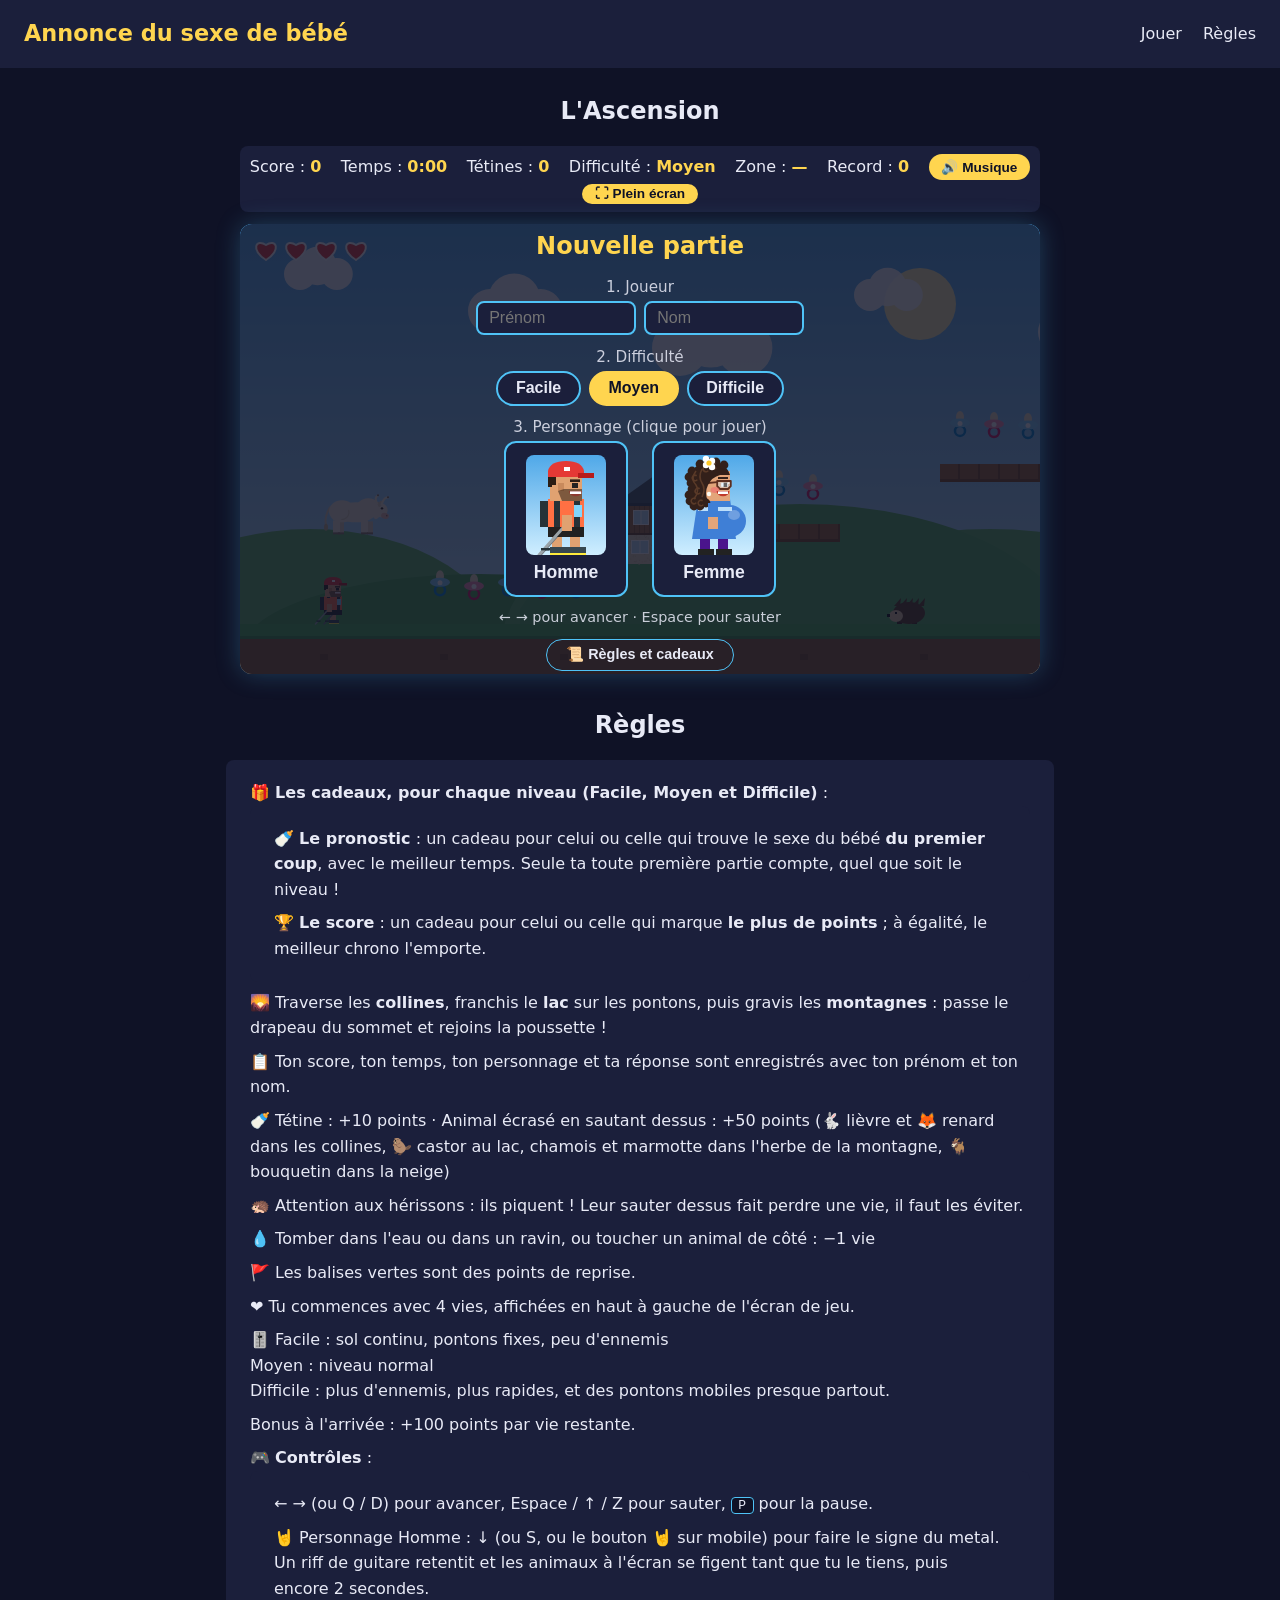
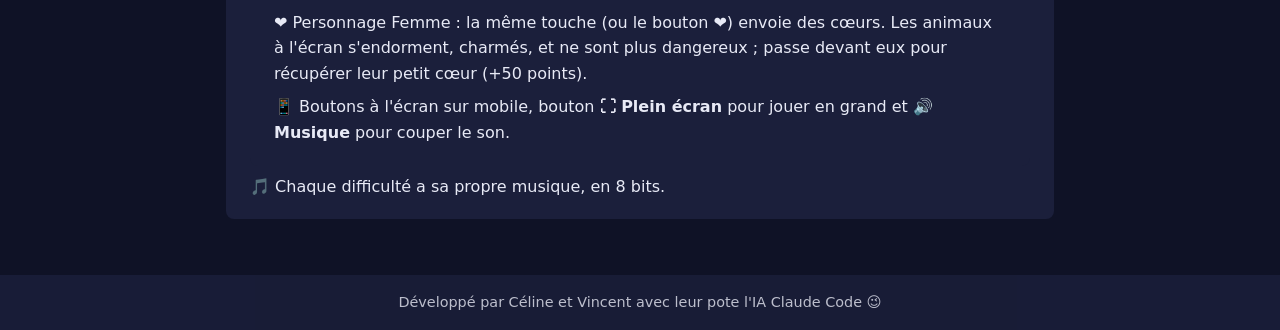
==== commit 75f9078d: "Règles plus lisibles : contrôles et difficultés sur plusieurs lignes, biberon et grotte à découvrir " ====
--- a/index.html
+++ b/index.html
@@ -4,7 +4,7 @@
   <meta charset="UTF-8">
   <meta name="viewport" content="width=device-width, initial-scale=1.0">
   <title>Annonce du sexe de bébé — L'Ascension</title>
-  <link rel="stylesheet" href="style.css?v=202611012236">
+  <link rel="stylesheet" href="style.css?v=202611012245">
 </head>
 <body>
   <header>
@@ -115,7 +115,7 @@
         <div class="modale-contenu">
           <h3 id="photo-titre"></h3>
           <!-- Vidéo de l'annonce : déposer le fichier videos/annonce.mp4 -->
-          <video id="video-annonce" src="videos/annonce.mp4?v=202611012236" controls playsinline preload="none"></video>
+          <video id="video-annonce" src="videos/annonce.mp4?v=202611012245" controls playsinline preload="none"></video>
           <p id="video-absente" class="video-absente cache">🎬 La vidéo arrive bientôt…</p>
           <button id="bouton-fermer-photo">Rejouer</button>
         </div>
@@ -134,15 +134,22 @@
         <li>🌄 Traverse les <strong>collines</strong>, franchis le <strong>lac</strong> sur les pontons, puis gravis les <strong>montagnes</strong> : passe le drapeau du sommet et rejoins la poussette !</li>
         <li>📋 Ton score, ton temps, ton personnage et ta réponse sont enregistrés avec ton prénom et ton nom.</li>
         <li>🍼 Tétine : +10 points · Animal écrasé en sautant dessus : +50 points (🐇 lièvre et 🦊 renard dans les collines, 🦫 castor au lac, chamois et marmotte dans l'herbe de la montagne, 🐐 bouquetin dans la neige)</li>
-        <li>🍼 À la fin des collines, un biberon flotte en hauteur : attrape-le pour tirer du lait sur les animaux (touche <kbd>X</kbd>, ou le bouton 🍼 sur mobile). Même les hérissons y passent !</li>
-        <li>🕳️ Au pied de la montagne, ne saute pas sur le premier rocher : continue tout droit, le chemin descend dans une grotte où un reblochon t'attend… et te fait grandir ! Reviens sur tes pas et saute pour ressortir.</li>
         <li>🦔 Attention aux hérissons : ils piquent ! Leur sauter dessus fait perdre une vie, il faut les éviter.</li>
         <li>💧 Tomber dans l'eau ou dans un ravin, ou toucher un animal de côté : −1 vie</li>
         <li>🚩 Les balises vertes sont des points de reprise.</li>
         <li>❤️ Tu commences avec 4 vies, affichées en haut à gauche de l'écran de jeu.</li>
-        <li>🎚️ Facile : sol continu, pontons fixes, peu d'ennemis · Moyen : niveau normal · Difficile : plus d'ennemis, plus rapides, et des pontons mobiles presque partout.</li>
+        <li>🎚️ Facile : sol continu, pontons fixes, peu d'ennemis<br>
+          Moyen : niveau normal<br>
+          Difficile : plus d'ennemis, plus rapides, et des pontons mobiles presque partout.</li>
         <li>Bonus à l'arrivée : +100 points par vie restante.</li>
-        <li>Contrôles : flèches ← → (ou Q / D), saut avec Espace / ↑ / Z, <kbd>P</kbd> pour la pause, ↓ (ou S, ou le bouton 🤘 sur mobile) pour faire le signe du metal avec le personnage Homme : un riff de guitare retentit et les animaux à l'écran se figent tant que tu le tiens, puis encore 2 secondes. Avec le personnage Femme, la même touche (ou le bouton ❤️) envoie des cœurs : les animaux à l'écran s'endorment, charmés, et ne sont plus dangereux ; passe devant eux pour récupérer leur petit cœur (+50 points). Boutons à l'écran sur mobile, bouton <strong>⛶ Plein écran</strong> pour jouer en grand et <strong>🔊 Musique</strong> pour couper le son.</li>
+        <li>🎮 <strong>Contrôles</strong> :
+          <ul>
+            <li>← → (ou Q / D) pour avancer, Espace / ↑ / Z pour sauter, <kbd>P</kbd> pour la pause.</li>
+            <li>🤘 Personnage Homme : ↓ (ou S, ou le bouton 🤘 sur mobile) pour faire le signe du metal. Un riff de guitare retentit et les animaux à l'écran se figent tant que tu le tiens, puis encore 2 secondes.</li>
+            <li>❤️ Personnage Femme : la même touche (ou le bouton ❤️) envoie des cœurs. Les animaux à l'écran s'endorment, charmés, et ne sont plus dangereux ; passe devant eux pour récupérer leur petit cœur (+50 points).</li>
+            <li>📱 Boutons à l'écran sur mobile, bouton <strong>⛶ Plein écran</strong> pour jouer en grand et <strong>🔊 Musique</strong> pour couper le son.</li>
+          </ul>
+        </li>
         <li>🎵 Chaque difficulté a sa propre musique, en 8 bits.</li>
       </ul>
     </section>
@@ -152,8 +159,8 @@
     <p>Développé par Céline et Vincent avec leur pote l'IA Claude Code 😉</p>
   </footer>
 
-  <script src="config.js?v=202611012236"></script>
-  <script src="musique.js?v=202611012236"></script>
-  <script src="script.js?v=202611012236"></script>
+  <script src="config.js?v=202611012245"></script>
+  <script src="musique.js?v=202611012245"></script>
+  <script src="script.js?v=202611012245"></script>
 </body>
 </html>
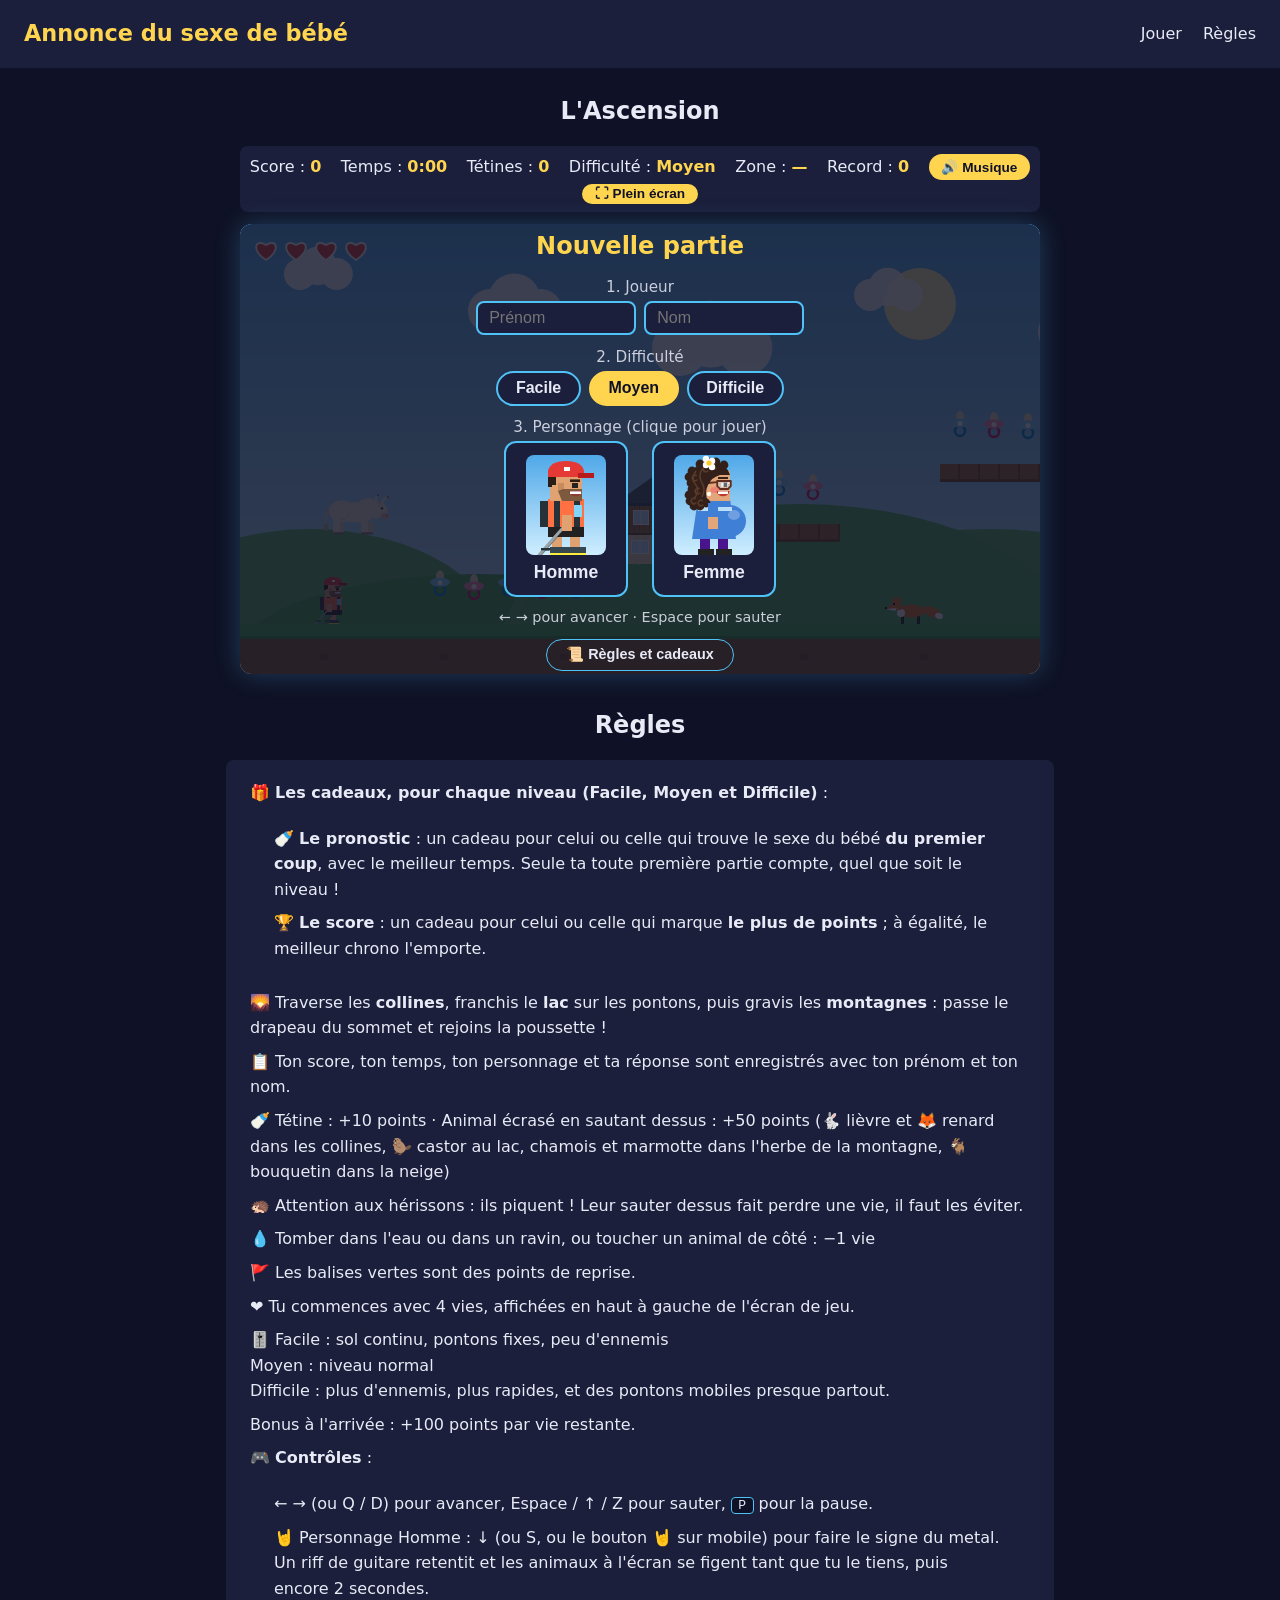
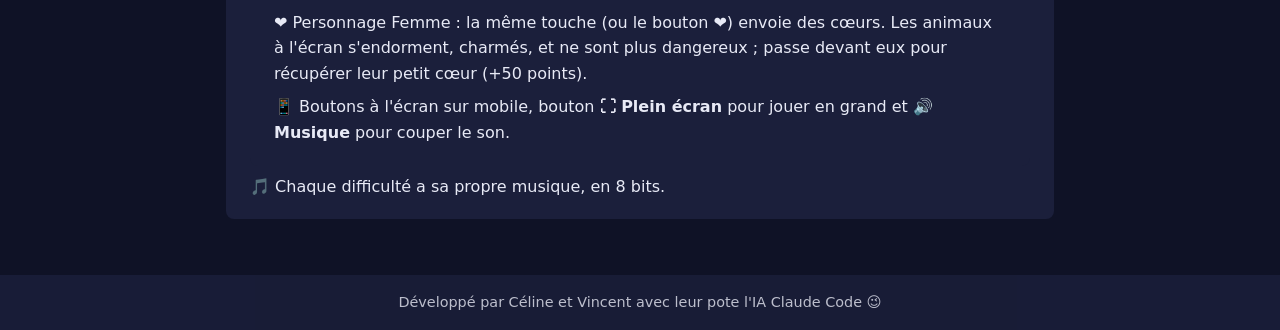
==== commit afc6f900: "Mode Facile : nouvelle musique originale « Route du désert » La version précédente, avec « Au fil de" ====
--- a/index.html
+++ b/index.html
@@ -4,7 +4,7 @@
   <meta charset="UTF-8">
   <meta name="viewport" content="width=device-width, initial-scale=1.0">
   <title>Annonce du sexe de bébé — L'Ascension</title>
-  <link rel="stylesheet" href="style.css?v=202611012245">
+  <link rel="stylesheet" href="style.css?v=202611051647">
 </head>
 <body>
   <header>
@@ -115,7 +115,7 @@
         <div class="modale-contenu">
           <h3 id="photo-titre"></h3>
           <!-- Vidéo de l'annonce : déposer le fichier videos/annonce.mp4 -->
-          <video id="video-annonce" src="videos/annonce.mp4?v=202611012245" controls playsinline preload="none"></video>
+          <video id="video-annonce" src="videos/annonce.mp4?v=202611051647" controls playsinline preload="none"></video>
           <p id="video-absente" class="video-absente cache">🎬 La vidéo arrive bientôt…</p>
           <button id="bouton-fermer-photo">Rejouer</button>
         </div>
@@ -159,8 +159,8 @@
     <p>Développé par Céline et Vincent avec leur pote l'IA Claude Code 😉</p>
   </footer>
 
-  <script src="config.js?v=202611012245"></script>
-  <script src="musique.js?v=202611012245"></script>
-  <script src="script.js?v=202611012245"></script>
+  <script src="config.js?v=202611051647"></script>
+  <script src="musique.js?v=202611051647"></script>
+  <script src="script.js?v=202611051647"></script>
 </body>
 </html>
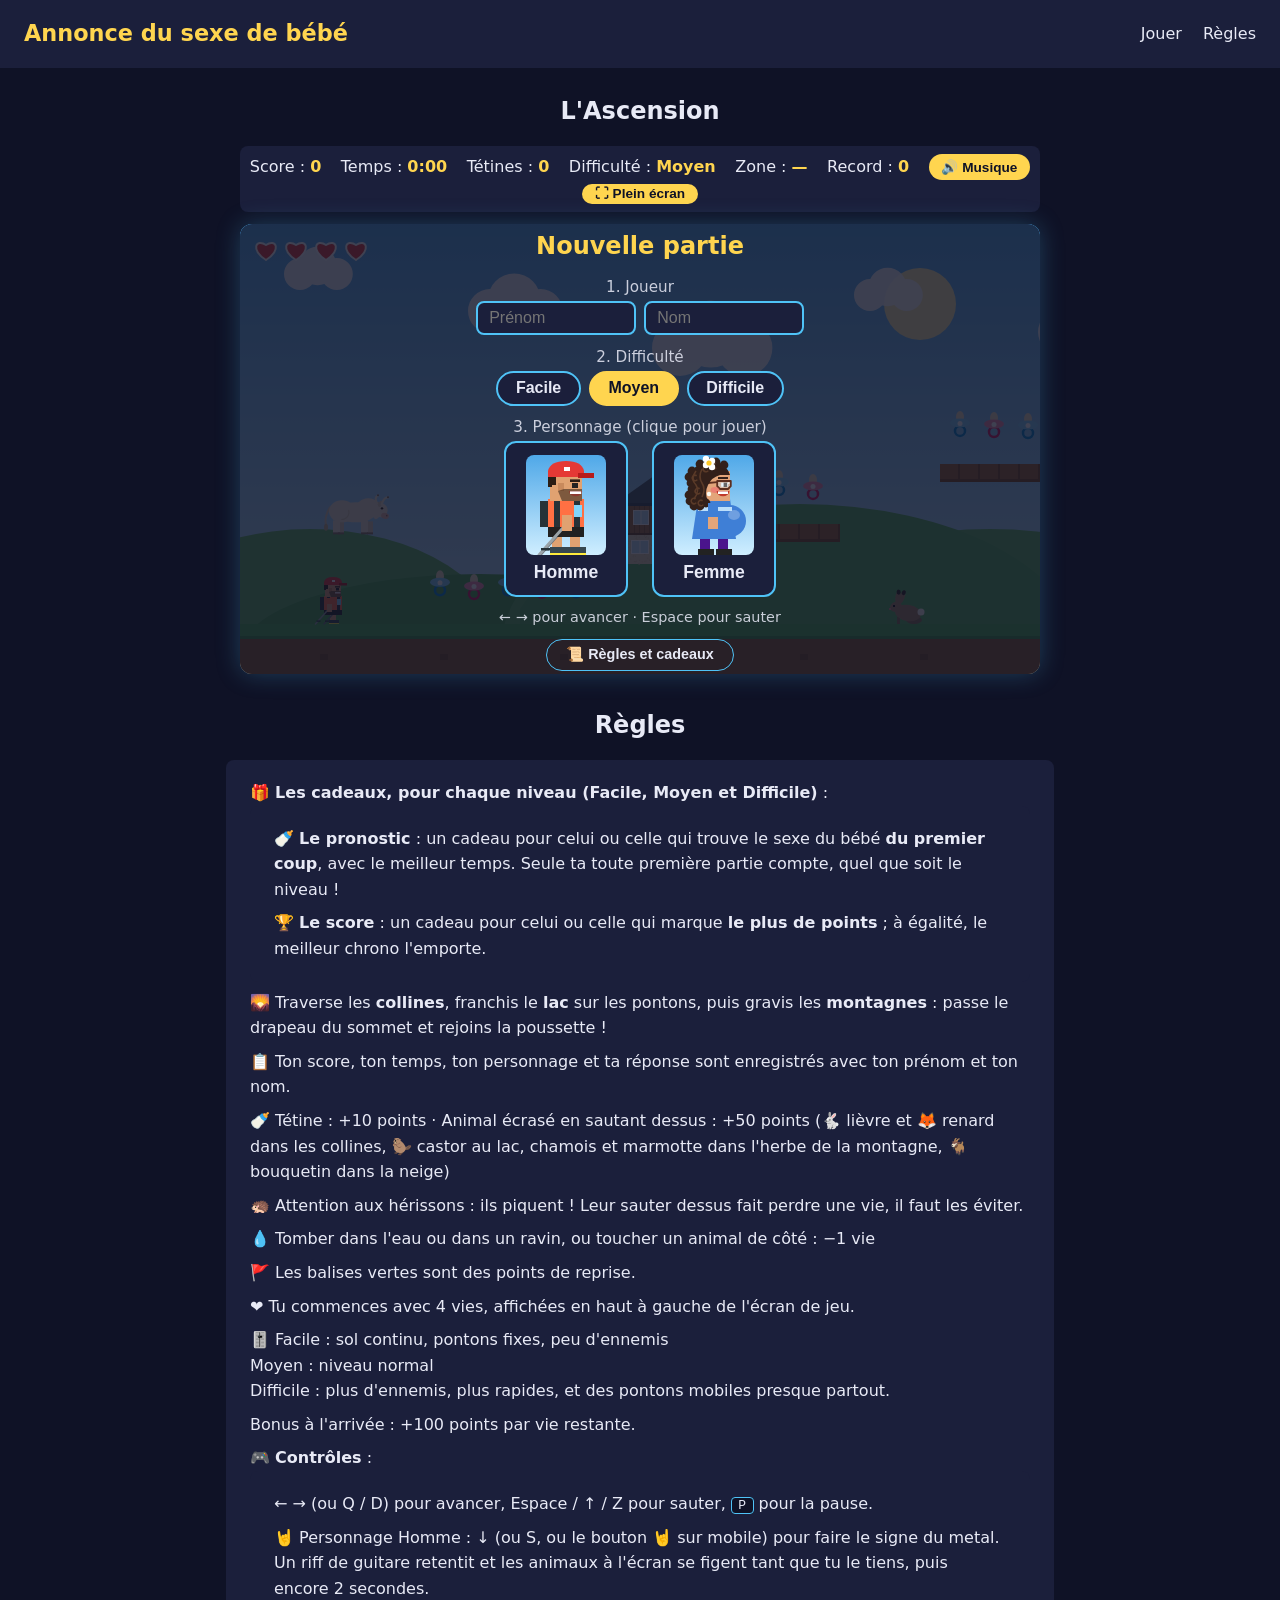
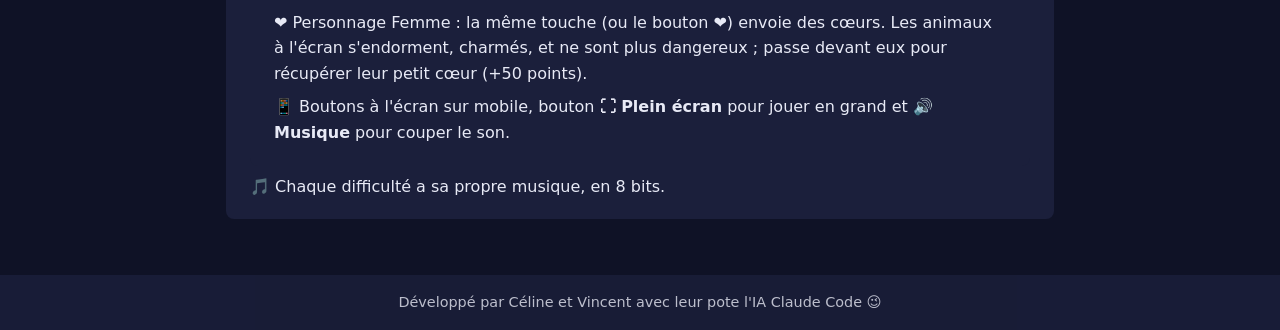
==== commit 3973fd54: "Nouveau son du signe 🤘 : petit morceau original avec batterie, basse et guitares Son 64 bits dans l'" ====
--- a/index.html
+++ b/index.html
@@ -4,7 +4,7 @@
   <meta charset="UTF-8">
   <meta name="viewport" content="width=device-width, initial-scale=1.0">
   <title>Annonce du sexe de bébé — L'Ascension</title>
-  <link rel="stylesheet" href="style.css?v=202611051647">
+  <link rel="stylesheet" href="style.css?v=202611051717">
 </head>
 <body>
   <header>
@@ -115,7 +115,7 @@
         <div class="modale-contenu">
           <h3 id="photo-titre"></h3>
           <!-- Vidéo de l'annonce : déposer le fichier videos/annonce.mp4 -->
-          <video id="video-annonce" src="videos/annonce.mp4?v=202611051647" controls playsinline preload="none"></video>
+          <video id="video-annonce" src="videos/annonce.mp4?v=202611051717" controls playsinline preload="none"></video>
           <p id="video-absente" class="video-absente cache">🎬 La vidéo arrive bientôt…</p>
           <button id="bouton-fermer-photo">Rejouer</button>
         </div>
@@ -159,8 +159,8 @@
     <p>Développé par Céline et Vincent avec leur pote l'IA Claude Code 😉</p>
   </footer>
 
-  <script src="config.js?v=202611051647"></script>
-  <script src="musique.js?v=202611051647"></script>
-  <script src="script.js?v=202611051647"></script>
+  <script src="config.js?v=202611051717"></script>
+  <script src="musique.js?v=202611051717"></script>
+  <script src="script.js?v=202611051717"></script>
 </body>
 </html>
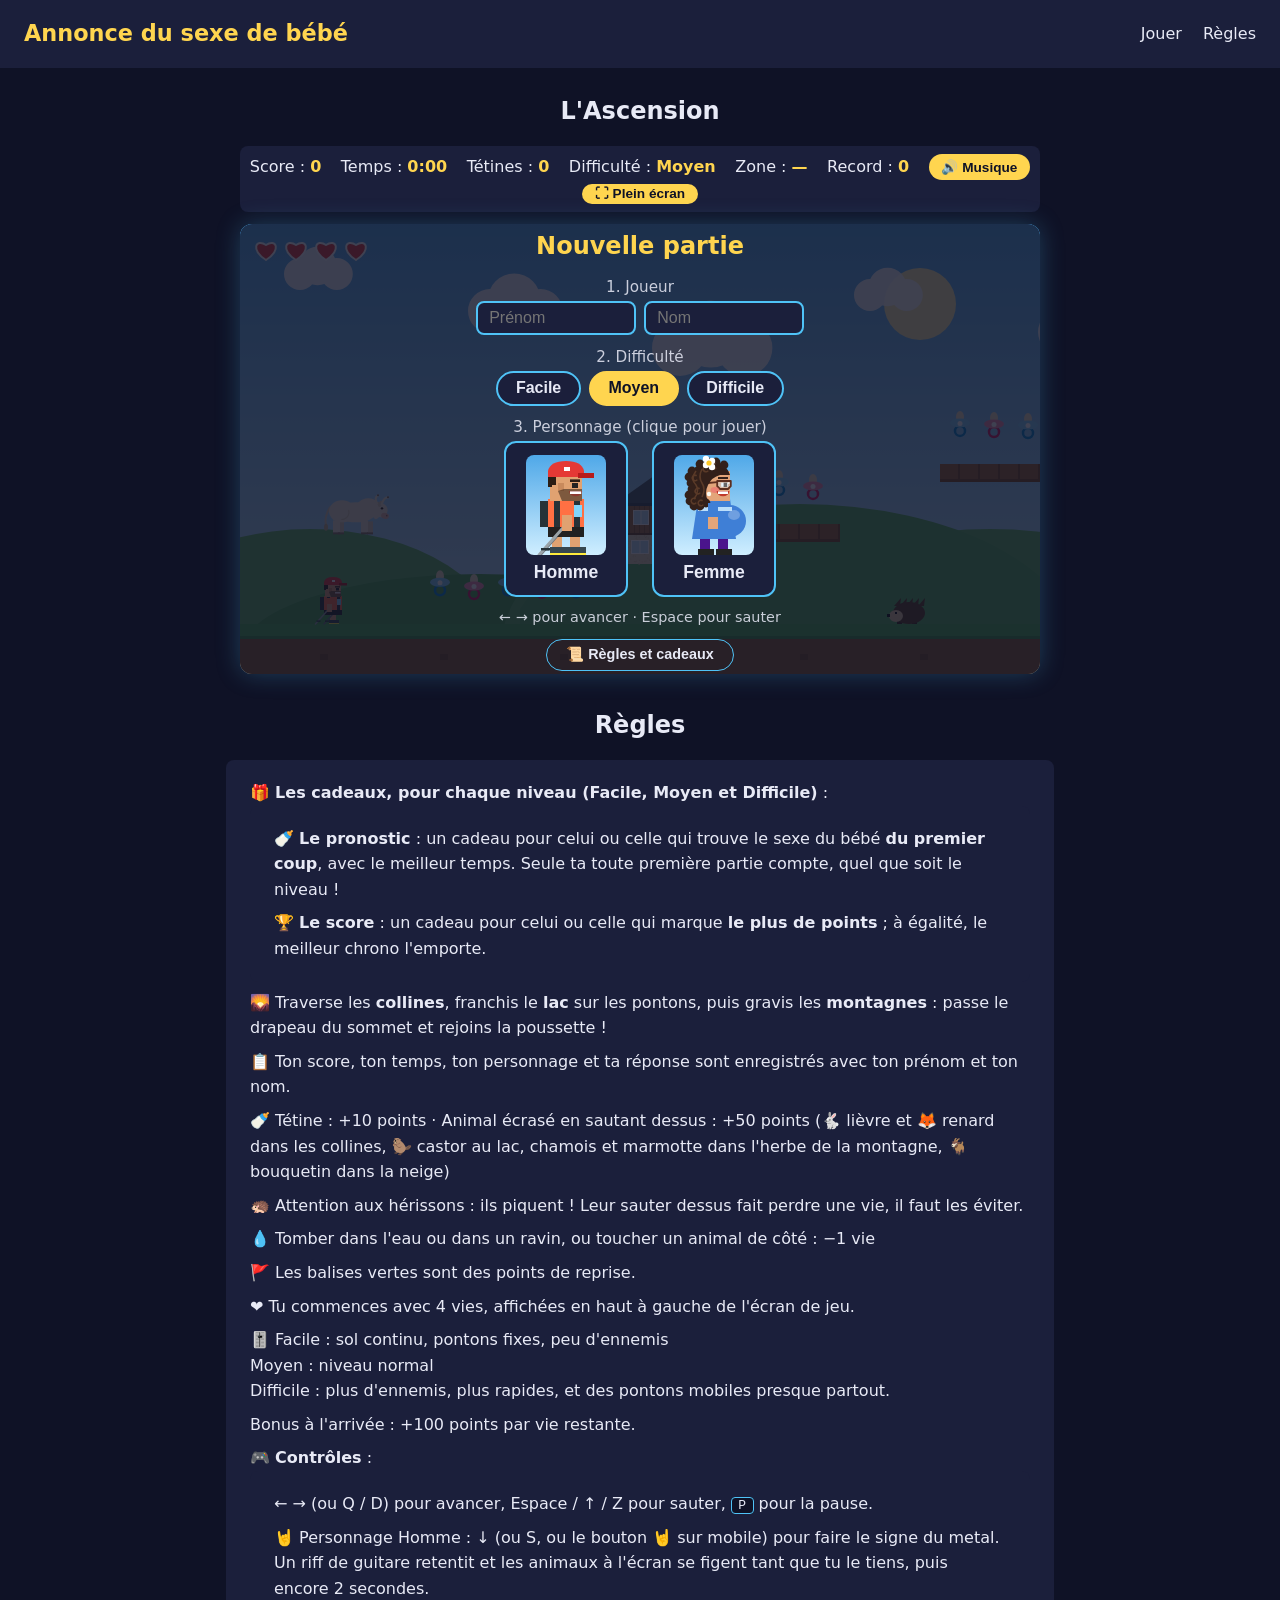
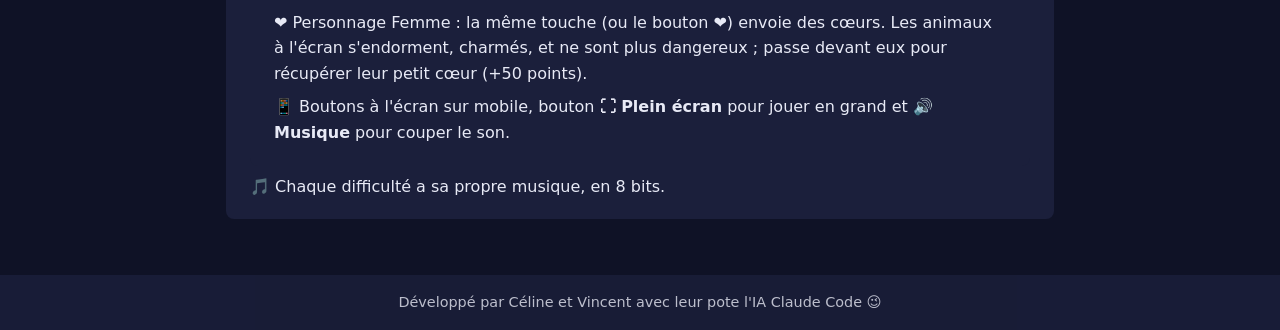
==== commit 88574e47: "Vidéo de fin : montage des trois révélations synchronisées Vidéos 1, 3 et 2 côte à côte, recadrées à" ====
--- a/index.html
+++ b/index.html
@@ -4,7 +4,7 @@
   <meta charset="UTF-8">
   <meta name="viewport" content="width=device-width, initial-scale=1.0">
   <title>Annonce du sexe de bébé — L'Ascension</title>
-  <link rel="stylesheet" href="style.css?v=202611051717">
+  <link rel="stylesheet" href="style.css?v=202611071335">
 </head>
 <body>
   <header>
@@ -115,7 +115,7 @@
         <div class="modale-contenu">
           <h3 id="photo-titre"></h3>
           <!-- Vidéo de l'annonce : déposer le fichier videos/annonce.mp4 -->
-          <video id="video-annonce" src="videos/annonce.mp4?v=202611051717" controls playsinline preload="none"></video>
+          <video id="video-annonce" src="videos/annonce.mp4?v=202611071335" controls playsinline preload="none"></video>
           <p id="video-absente" class="video-absente cache">🎬 La vidéo arrive bientôt…</p>
           <button id="bouton-fermer-photo">Rejouer</button>
         </div>
@@ -159,8 +159,8 @@
     <p>Développé par Céline et Vincent avec leur pote l'IA Claude Code 😉</p>
   </footer>
 
-  <script src="config.js?v=202611051717"></script>
-  <script src="musique.js?v=202611051717"></script>
-  <script src="script.js?v=202611051717"></script>
+  <script src="config.js?v=202611071335"></script>
+  <script src="musique.js?v=202611071335"></script>
+  <script src="script.js?v=202611071335"></script>
 </body>
 </html>
